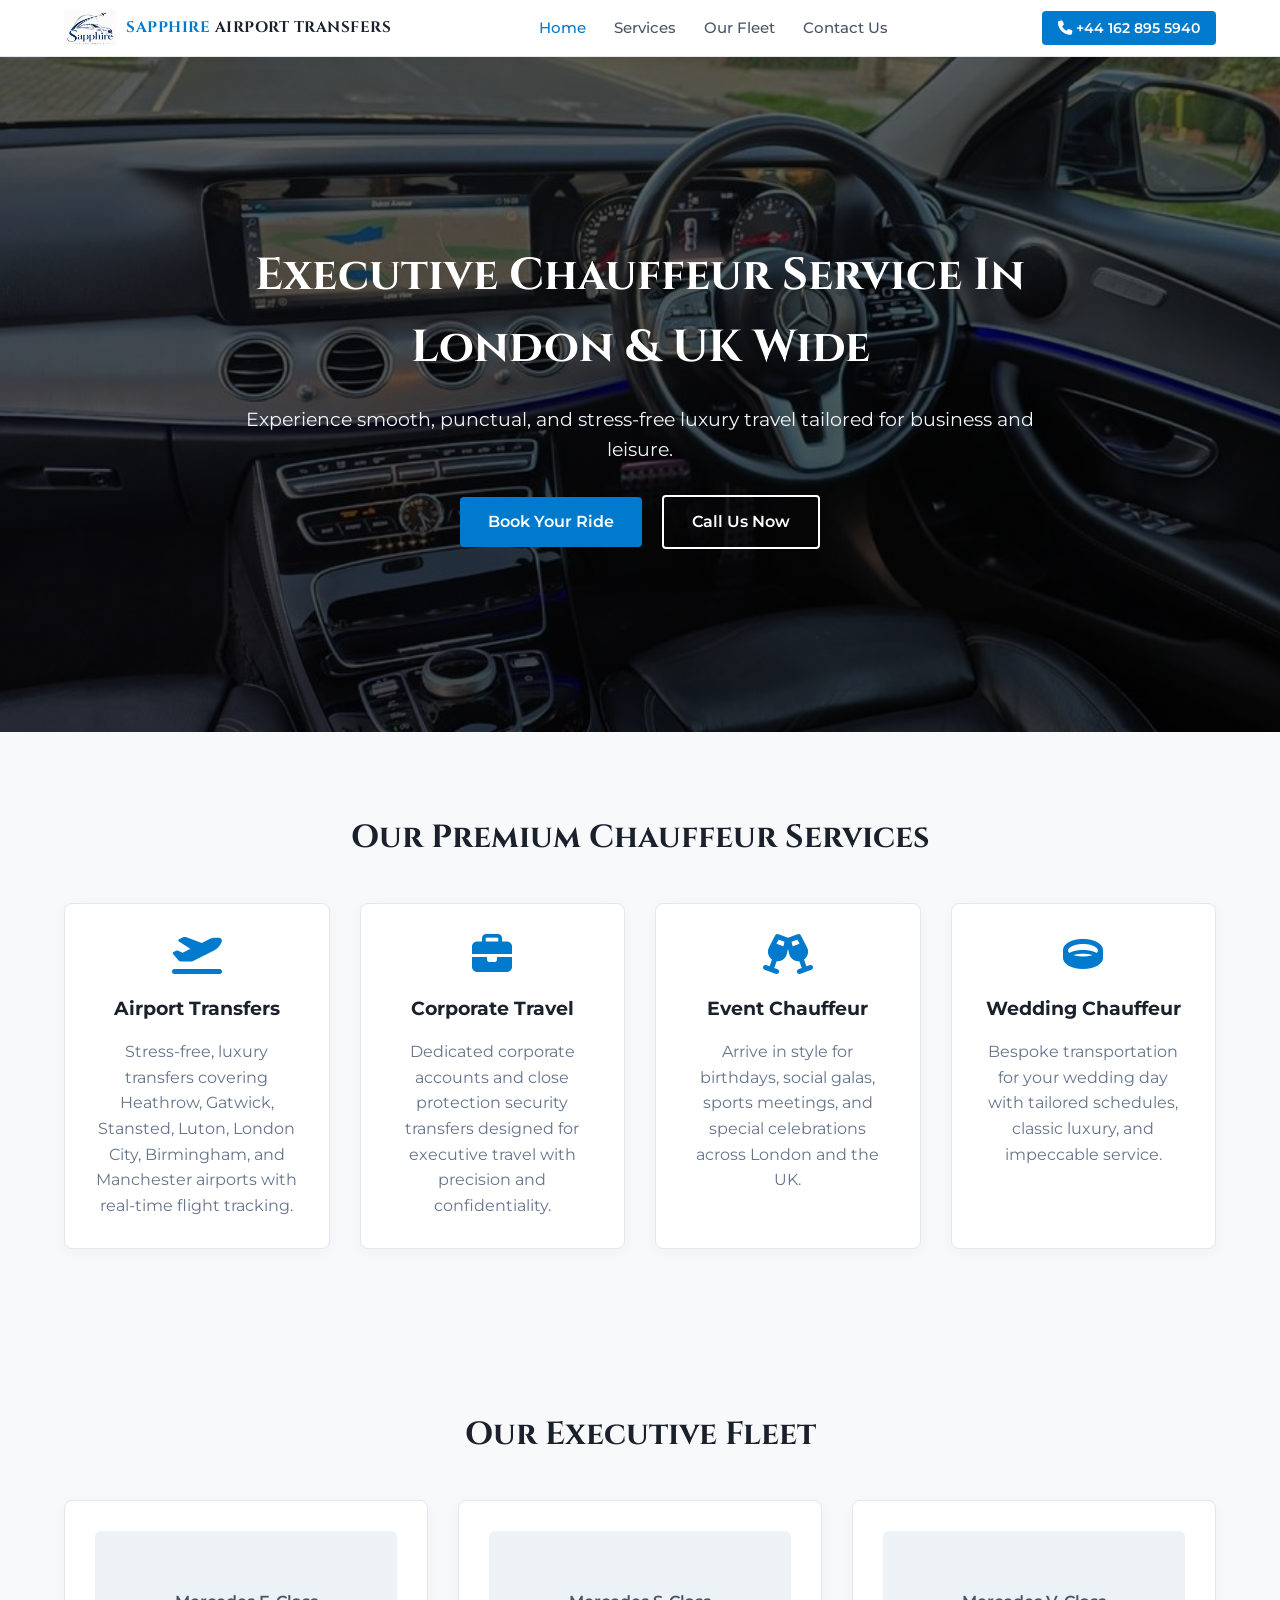
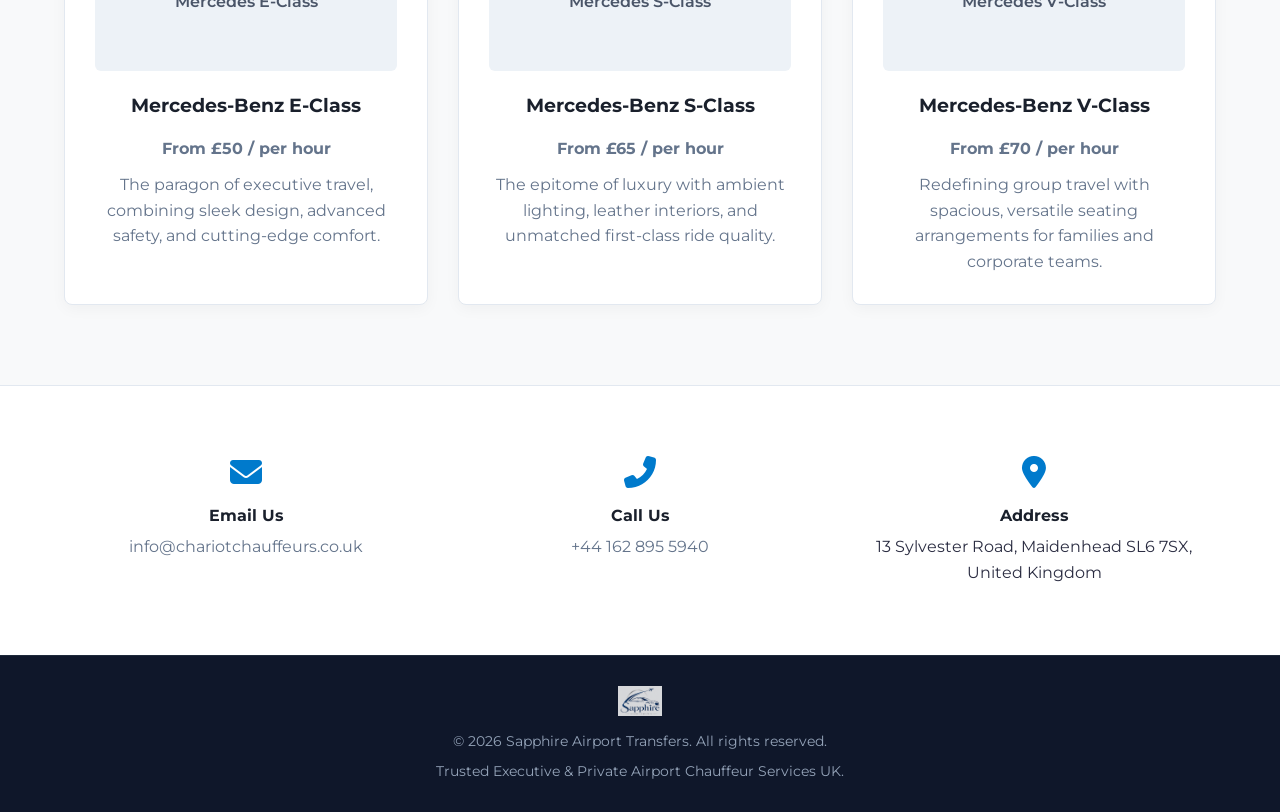
==== index.html @ d9f0aba0 "Initial commit" ====
<!DOCTYPE html>
<html lang="en">
<head>
    <meta charset="UTF-8">
    <meta name="viewport" content="width=device-width, initial-scale=1.0">
    <title>Sapphire Airport Transfers | Executive Chauffeur Services UK</title>
    <meta name="description" content="Sapphire Airport Transfers provides executive chauffeur services and luxury airport transfers in London and UK-wide.">
    <link rel="stylesheet" href="styles.css">
    <link rel="stylesheet" href="https://cdnjs.cloudflare.com/ajax/libs/font-awesome/6.4.0/css/all.min.css">
    <link href="https://fonts.googleapis.com/css2?family=Cinzel:wght@600;700&family=Montserrat:wght@300;400;500;600;700&display=swap" rel="stylesheet">
</head>
<body>

    <header class="navbar">
        <div class="container nav-container">
            <a href="index.html" class="brand-logo">
                <img src="./Sapphire_logo.png" alt="Sapphire Airport Transfers Logo" class="header-logo">
                <span class="brand-text"><span>SAPPHIRE</span> AIRPORT TRANSFERS</span>
            </a>
            <nav class="nav-links">
                <a href="index.html" class="active">Home</a>
                <a href="#services">Services</a>
                <a href="#fleet">Our Fleet</a>
                <a href="contact.html">Contact Us</a>
            </nav>
            <div class="nav-contact">
                <a href="tel:+441628955940" class="btn-phone"><i class="fas fa-phone"></i> +44 162 895 5940</a>
            </div>
        </div>
    </header>

    <section class="hero">
        <div class="hero-overlay"></div>
        <div class="container hero-content">
            <h1>Executive Chauffeur Service In London & UK Wide</h1>
            <p>Experience smooth, punctual, and stress-free luxury travel tailored for business and leisure.</p>
            <div class="hero-buttons">
                <a href="contact.html" class="btn btn-primary">Book Your Ride</a>
                <a href="tel:+441628955940" class="btn btn-outline">Call Us Now</a>
            </div>
        </div>
    </section>

    <section id="services" class="services">
        <div class="container">
            <h2 class="section-title">Our Premium Chauffeur Services</h2>
            <div class="services-grid">
                
                <div class="service-card">
                    <i class="fas fa-plane-departure card-icon"></i>
                    <h3>Airport Transfers</h3>
                    <p>Stress-free, luxury transfers covering Heathrow, Gatwick, Stansted, Luton, London City, Birmingham, and Manchester airports with real-time flight tracking.</p>
                </div>

                <div class="service-card">
                    <i class="fas fa-briefcase card-icon"></i>
                    <h3>Corporate Travel</h3>
                    <p>Dedicated corporate accounts and close protection security transfers designed for executive travel with precision and confidentiality.</p>
                </div>

                <div class="service-card">
                    <i class="fas fa-glass-cheers card-icon"></i>
                    <h3>Event Chauffeur</h3>
                    <p>Arrive in style for birthdays, social galas, sports meetings, and special celebrations across London and the UK.</p>
                </div>

                <div class="service-card">
                    <i class="fas fa-ring card-icon"></i>
                    <h3>Wedding Chauffeur</h3>
                    <p>Bespoke transportation for your wedding day with tailored schedules, classic luxury, and impeccable service.</p>
                </div>

            </div>
        </div>
    </section>

    <section id="fleet" class="fleet">
        <div class="container">
            <h2 class="section-title">Our Executive Fleet</h2>
            <div class="fleet-grid">

                <div class="fleet-card">
                    <div class="fleet-img-placeholder">Mercedes E-Class</div>
                    <h3>Mercedes-Benz E-Class</h3>
                    <p class="rate">From £50 / per hour</p>
                    <p>The paragon of executive travel, combining sleek design, advanced safety, and cutting-edge comfort.</p>
                </div>

                <div class="fleet-card">
                    <div class="fleet-img-placeholder">Mercedes S-Class</div>
                    <h3>Mercedes-Benz S-Class</h3>
                    <p class="rate">From £65 / per hour</p>
                    <p>The epitome of luxury with ambient lighting, leather interiors, and unmatched first-class ride quality.</p>
                </div>

                <div class="fleet-card">
                    <div class="fleet-img-placeholder">Mercedes V-Class</div>
                    <h3>Mercedes-Benz V-Class</h3>
                    <p class="rate">From £70 / per hour</p>
                    <p>Redefining group travel with spacious, versatile seating arrangements for families and corporate teams.</p>
                </div>

            </div>
        </div>
    </section>

    <section class="contact-info">
        <div class="container contact-grid">
            <div class="info-block">
                <i class="fas fa-envelope"></i>
                <h4>Email Us</h4>
                <p><a href="mailto:info@chariotchauffeurs.co.uk">info@chariotchauffeurs.co.uk</a></p>
            </div>
            <div class="info-block">
                <i class="fas fa-phone-alt"></i>
                <h4>Call Us</h4>
                <p><a href="tel:+441628955940">+44 162 895 5940</a></p>
            </div>
            <div class="info-block">
                <i class="fas fa-map-marker-alt"></i>
                <h4>Address</h4>
                <p>13 Sylvester Road, Maidenhead SL6 7SX, United Kingdom</p>
            </div>
        </div>
    </section>

    <footer>
        <div class="container footer-content">
            <a href="index.html" class="footer-logo-link">
                <img src="./Sapphire_logo.png" alt="Sapphire Airport Transfers Logo" class="footer-logo">
            </a>
            <p>&copy; 2026 Sapphire Airport Transfers. All rights reserved.</p>
            <p>Trusted Executive & Private Airport Chauffeur Services UK.</p>
        </div>
    </footer>

</body>
</html>
---- styles.css ----
/* ==========================================
   1. RESET & BASE TYPOGRAPHY
   ========================================== */
* {
    margin: 0;
    padding: 0;
    box-sizing: border-box;
}

body {
    font-family: 'Montserrat', sans-serif;
    background-color: #f8f9fa; /* Lighter luxury background */
    color: #2b2d42;
    line-height: 1.6;
}

.container {
    width: 90%;
    max-width: 1200px;
    margin: 0 auto;
}

/* ==========================================
   2. NAVBAR & HEADER BRANDING (CONTROLLED LOGO)
   ========================================== */
.navbar {
    background-color: #ffffff;
    border-bottom: 1px solid #e5e7eb;
    position: sticky;
    top: 0;
    z-index: 1000;
    padding: 10px 0;
    box-shadow: 0 2px 10px rgba(0, 0, 0, 0.05);
}

.nav-container {
    display: flex;
    justify-content: space-between;
    align-items: center;
}

.brand-logo {
    display: flex;
    align-items: center;
    gap: 10px;
    text-decoration: none;
    max-width: 320px;
}

.header-logo {
    height: 36px;       /* Constrained height */
    width: auto;        /* Preserves aspect ratio */
    max-width: 140px;   /* Prevents wide image blowout */
    object-fit: contain;
    display: block;
}

.brand-text {
    font-family: 'Cinzel', serif;
    font-size: 0.95rem;
    font-weight: 700;
    color: #1a202c;
    letter-spacing: 0.5px;
    white-space: nowrap;
}

.brand-text span {
    color: #007acc;
}

.nav-links a {
    color: #4a5568;
    text-decoration: none;
    margin: 0 12px;
    font-size: 0.95rem;
    font-weight: 500;
    transition: color 0.3s ease;
}

.nav-links a:hover, 
.nav-links a.active {
    color: #007acc;
}

.btn-phone {
    background-color: #007acc;
    color: #ffffff;
    padding: 8px 16px;
    border-radius: 4px;
    text-decoration: none;
    font-weight: 600;
    font-size: 0.9rem;
}

/* ==========================================
   3. HERO SECTION
   ========================================== */
.hero {
    position: relative;
    background-color: #1a202c; /* Fallback color */
    background-image: linear-gradient(rgba(0, 0, 0, 0.6), rgba(0, 0, 0, 0.7)), url('./background.png');
    background-position: center center;
    background-repeat: no-repeat;
    background-size: cover;
    height: 75vh;
    display: flex;
    align-items: center;
    text-align: center;
}

.hero-content {
    max-width: 800px;
}

.hero h1 {
    font-family: 'Cinzel', serif;
    font-size: 2.8rem;
    margin-bottom: 20px;
    color: #ffffff;
}

.hero p {
    font-size: 1.2rem;
    margin-bottom: 30px;
    color: #f1f5f9;
}

.btn {
    display: inline-block;
    padding: 12px 28px;
    border-radius: 4px;
    text-decoration: none;
    font-weight: 600;
    margin: 0 8px;
    cursor: pointer;
    border: none;
}

.btn-primary {
    background-color: #007acc;
    color: #ffffff;
}

.btn-primary:hover {
    background-color: #005999;
}

.btn-outline {
    border: 2px solid #ffffff;
    color: #ffffff;
}

/* ==========================================
   4. PAGE HEADERS & COMMON SECTIONS
   ========================================== */
.page-header {
    background-color: #1e293b;
    color: #ffffff;
    padding: 50px 0;
    text-align: center;
}

.page-header h1 {
    font-family: 'Cinzel', serif;
    font-size: 2.3rem;
    margin-bottom: 10px;
}

.page-header p {
    color: #94a3b8;
    font-size: 1.05rem;
}

.section-title {
    font-family: 'Cinzel', serif;
    text-align: center;
    font-size: 2rem;
    margin-bottom: 40px;
    color: #1a202c;
}

.services, .fleet {
    padding: 80px 0;
    background-color: #f8f9fa;
}

.services-grid, .fleet-grid, .contact-grid {
    display: grid;
    grid-template-columns: repeat(auto-fit, minmax(250px, 1fr));
    gap: 30px;
}

.service-card, .fleet-card {
    background-color: #ffffff;
    padding: 30px;
    border-radius: 8px;
    border: 1px solid #e2e8f0;
    box-shadow: 0 4px 15px rgba(0, 0, 0, 0.04);
    text-align: center;
    transition: transform 0.3s ease, box-shadow 0.3s ease;
}

.service-card:hover, .fleet-card:hover {
    transform: translateY(-4px);
    box-shadow: 0 10px 20px rgba(0, 0, 0, 0.08);
}

.card-icon {
    font-size: 2.5rem;
    color: #007acc;
    margin-bottom: 20px;
}

.service-card h3, .fleet-card h3 {
    margin-bottom: 15px;
    color: #1a202c;
}

.service-card p, .fleet-card p {
    color: #64748b;
}

.fleet-img-placeholder {
    height: 140px;
    background-color: #edf2f7;
    display: flex;
    align-items: center;
    justify-content: center;
    border-radius: 6px;
    margin-bottom: 20px;
    color: #4a5568;
    font-weight: 600;
}

.rate {
    color: #007acc;
    font-weight: 700;
    margin-bottom: 10px;
}

/* ==========================================
   5. CONTACT PAGE & FORM STYLES
   ========================================== */
.contact-info {
    padding: 70px 0;
    background-color: #ffffff;
    border-top: 1px solid #e2e8f0;
}

.info-block {
    text-align: center;
}

.info-block i {
    font-size: 2rem;
    color: #007acc;
    margin-bottom: 15px;
}

.info-block h4 {
    color: #1a202c;
    margin-bottom: 5px;
}

.info-block a {
    color: #64748b;
    text-decoration: none;
}

.contact-section {
    padding: 70px 0;
}

.contact-wrapper {
    display: grid;
    grid-template-columns: 1fr 1.5fr;
    gap: 40px;
}

.contact-info-card, .contact-form-card {
    background-color: #ffffff;
    padding: 35px;
    border-radius: 8px;
    border: 1px solid #e2e8f0;
    box-shadow: 0 4px 15px rgba(0, 0, 0, 0.04);
}

.contact-info-card h3, .contact-form-card h3 {
    font-family: 'Cinzel', serif;
    font-size: 1.5rem;
    margin-bottom: 20px;
    color: #1a202c;
}

.contact-detail-item {
    display: flex;
    align-items: flex-start;
    gap: 15px;
    margin-top: 20px;
}

.contact-detail-item i {
    font-size: 1.3rem;
    color: #007acc;
    margin-top: 4px;
}

.contact-form .form-group {
    margin-bottom: 18px;
}

.contact-form label {
    display: block;
    margin-bottom: 6px;
    font-weight: 600;
    font-size: 0.88rem;
    color: #1a202c;
}

.contact-form input, .contact-form textarea {
    width: 100%;
    padding: 10px 12px;
    border: 1px solid #cbd5e1;
    border-radius: 4px;
    font-family: inherit;
    font-size: 0.95rem;
    color: #1a202c;
    background-color: #f8fafc;
}

.contact-form input:focus, .contact-form textarea:focus {
    outline: none;
    border-color: #007acc;
    background-color: #ffffff;
}

.btn-submit {
    width: 100%;
    margin-top: 10px;
}

/* ==========================================
   6. FOOTER (COMPACT LOGO)
   ========================================== */
footer {
    background-color: #0f172a;
    border-top: 1px solid #1e293b;
    padding: 30px 0;
    text-align: center;
    font-size: 0.85rem;
    color: #94a3b8;
}

.footer-content {
    display: flex;
    flex-direction: column;
    align-items: center;
    gap: 8px;
}

.footer-logo {
    height: 30px;       /* Fixed compact size */
    width: auto;
    max-width: 120px;
    object-fit: contain;
    opacity: 0.85;
}

/* ==========================================
   7. RESPONSIVE BREAKPOINTS
   ========================================== */
@media (max-width: 768px) {
    .nav-container {
        flex-direction: column;
        gap: 12px;
    }

    .header-logo {
        height: 30px;
        max-width: 110px;
    }

    .brand-text {
        font-size: 0.85rem;
    }

    .hero h1 {
        font-size: 2rem;
    }

    .contact-wrapper {
        grid-template-columns: 1fr;
    }
}
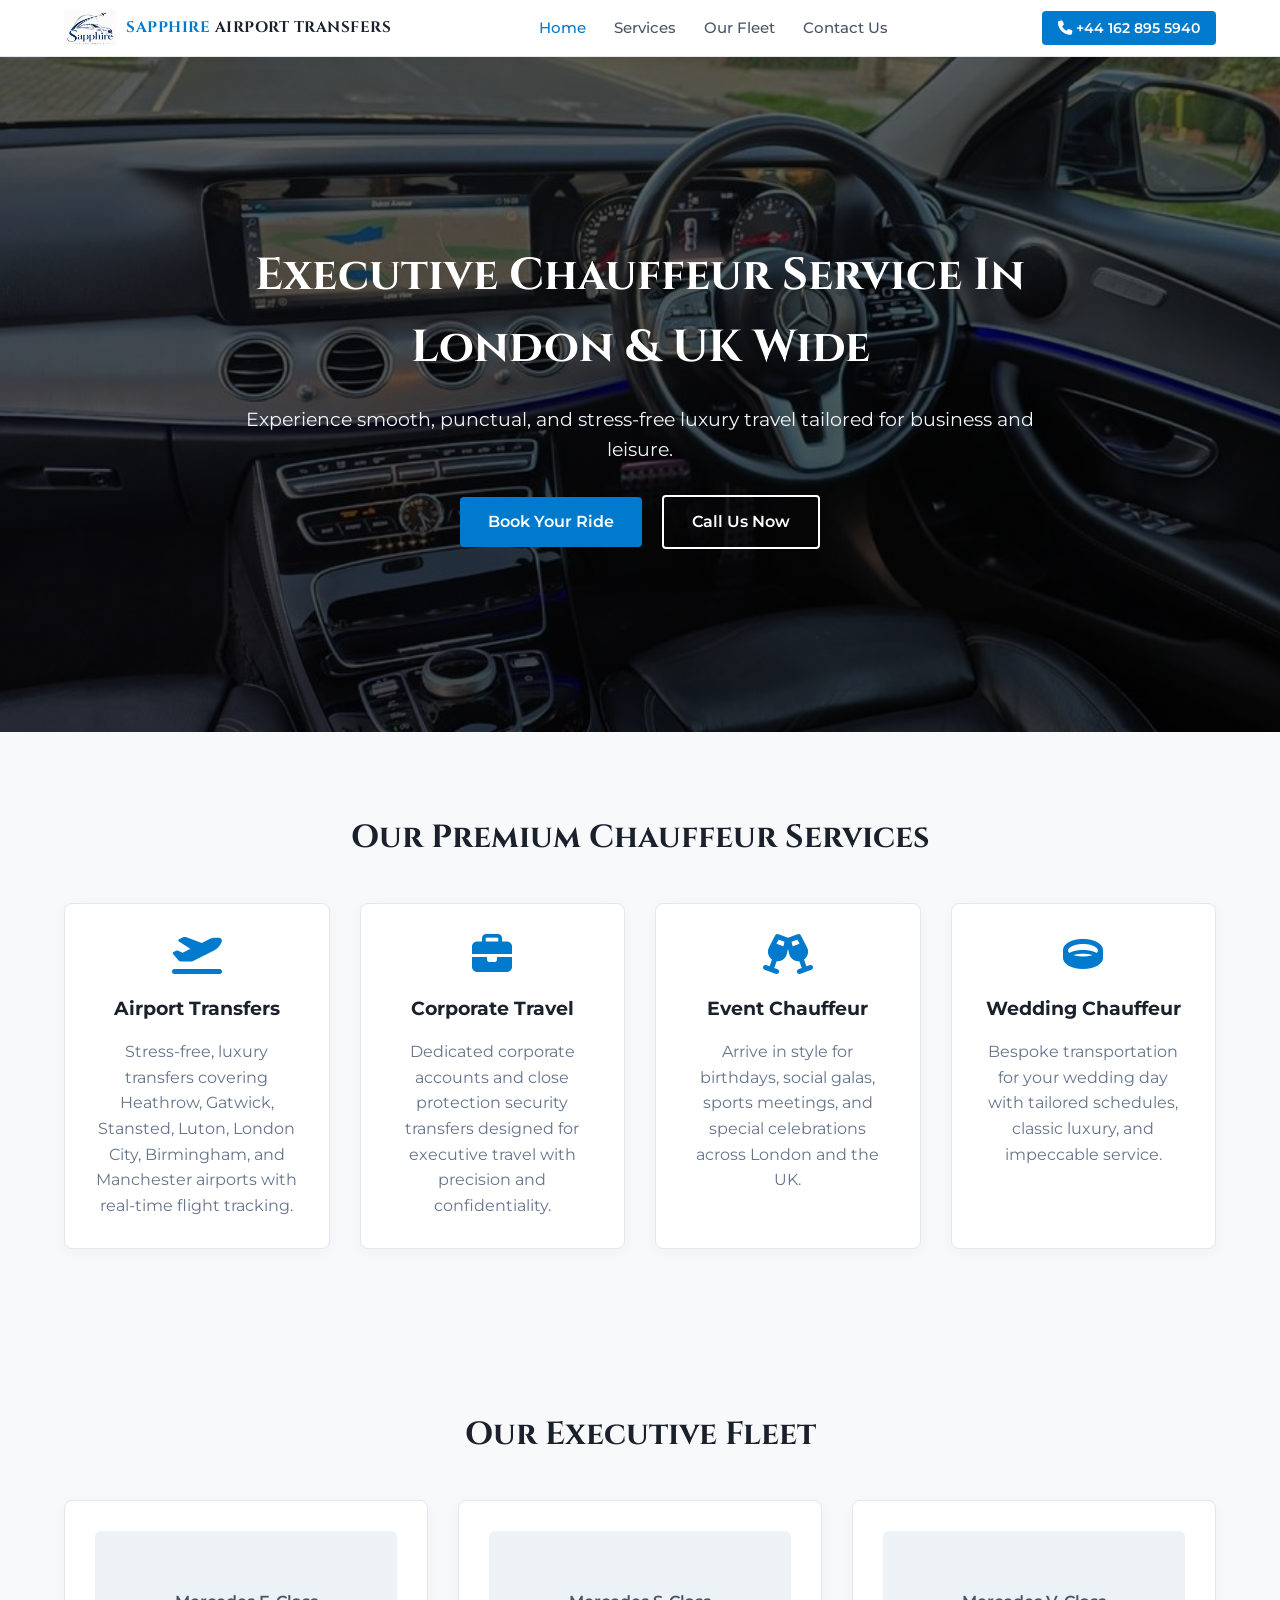
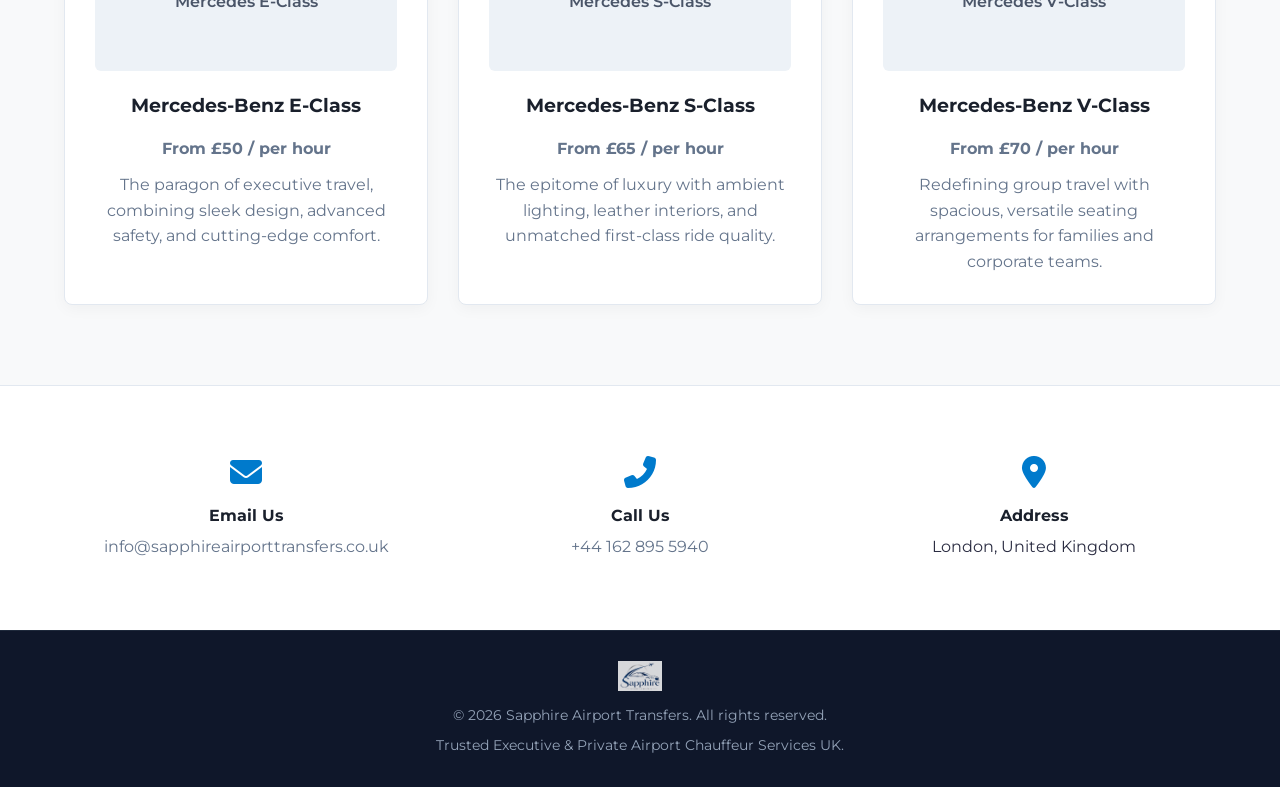
==== commit 2f8b72e6: "Update index.html" ====
--- a/index.html
+++ b/index.html
@@ -109,7 +109,7 @@
             <div class="info-block">
                 <i class="fas fa-envelope"></i>
                 <h4>Email Us</h4>
-                <p><a href="mailto:info@chariotchauffeurs.co.uk">info@chariotchauffeurs.co.uk</a></p>
+                <p><a href="mailto:info@sapphireairporttransfers.co.uk">info@sapphireairporttransfers.co.uk</a></p>
             </div>
             <div class="info-block">
                 <i class="fas fa-phone-alt"></i>
@@ -119,7 +119,7 @@
             <div class="info-block">
                 <i class="fas fa-map-marker-alt"></i>
                 <h4>Address</h4>
-                <p>13 Sylvester Road, Maidenhead SL6 7SX, United Kingdom</p>
+                <p>London, United Kingdom</p>
             </div>
         </div>
     </section>
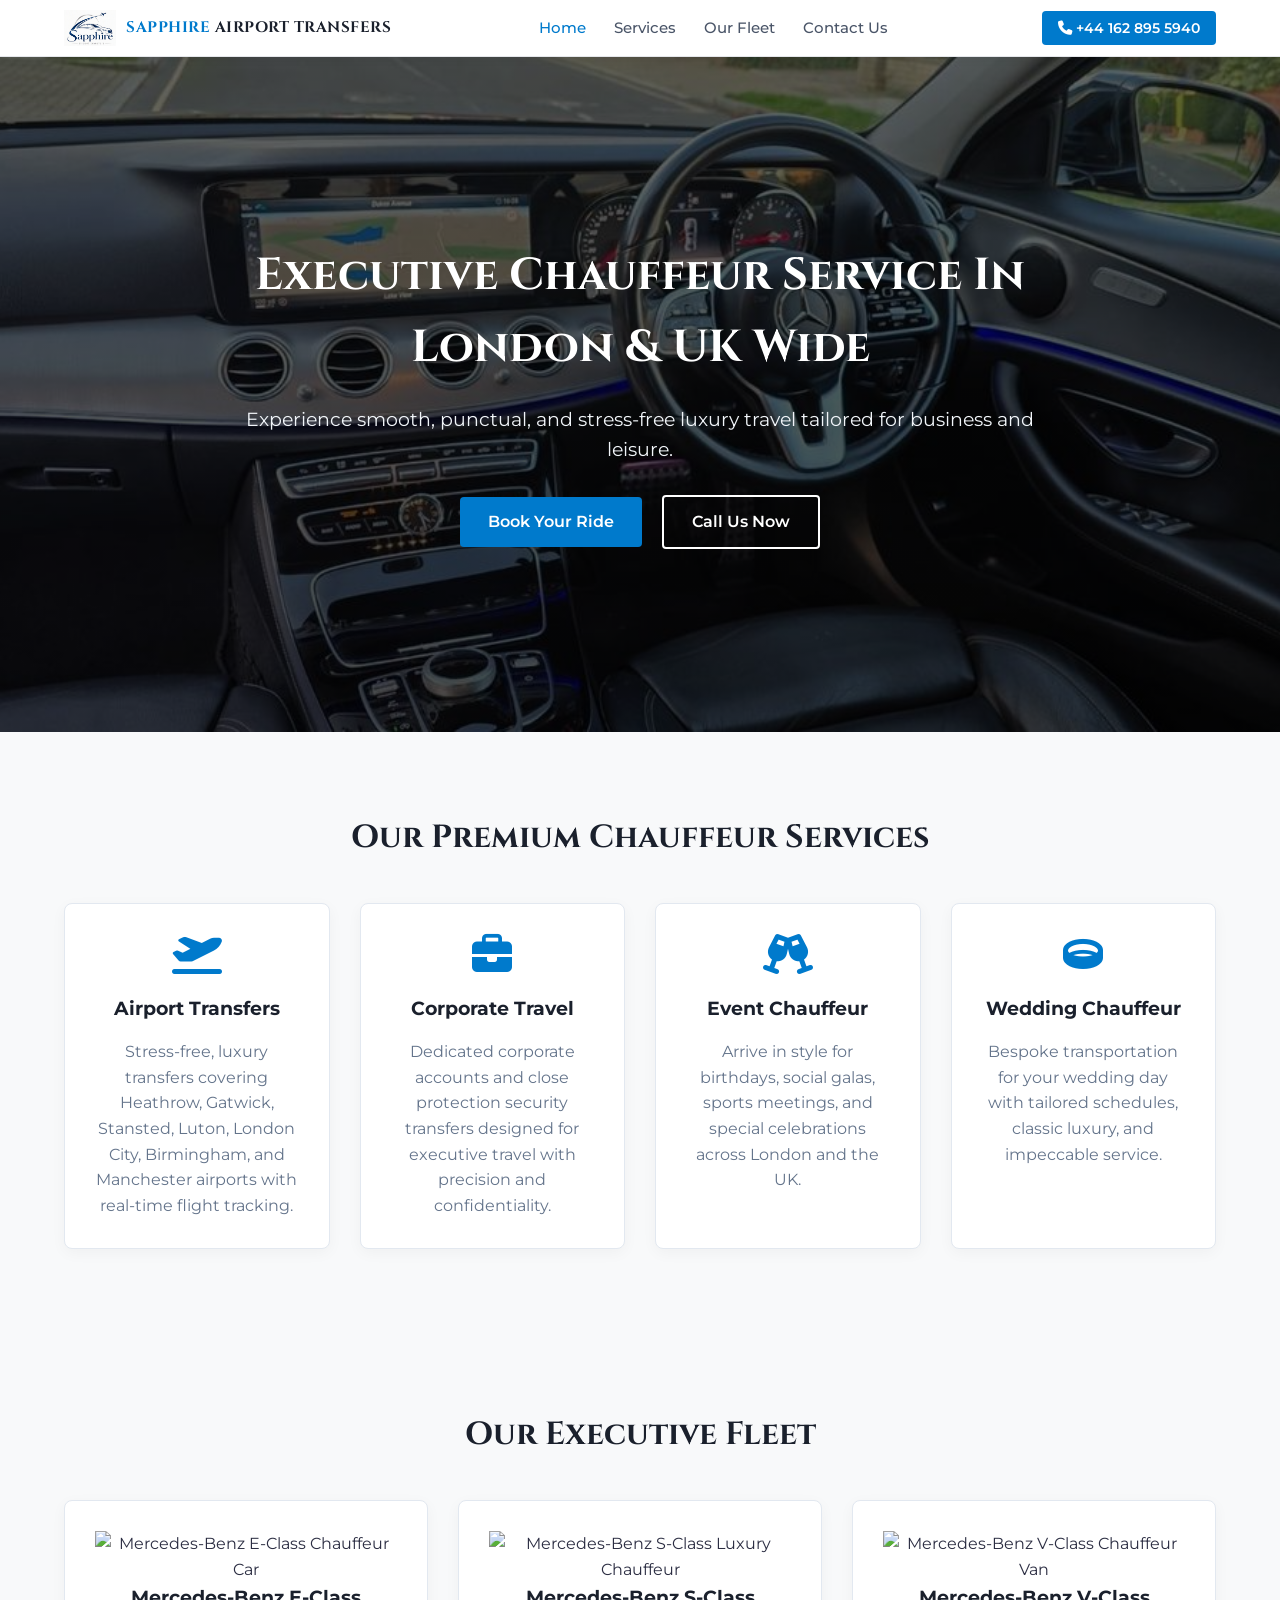
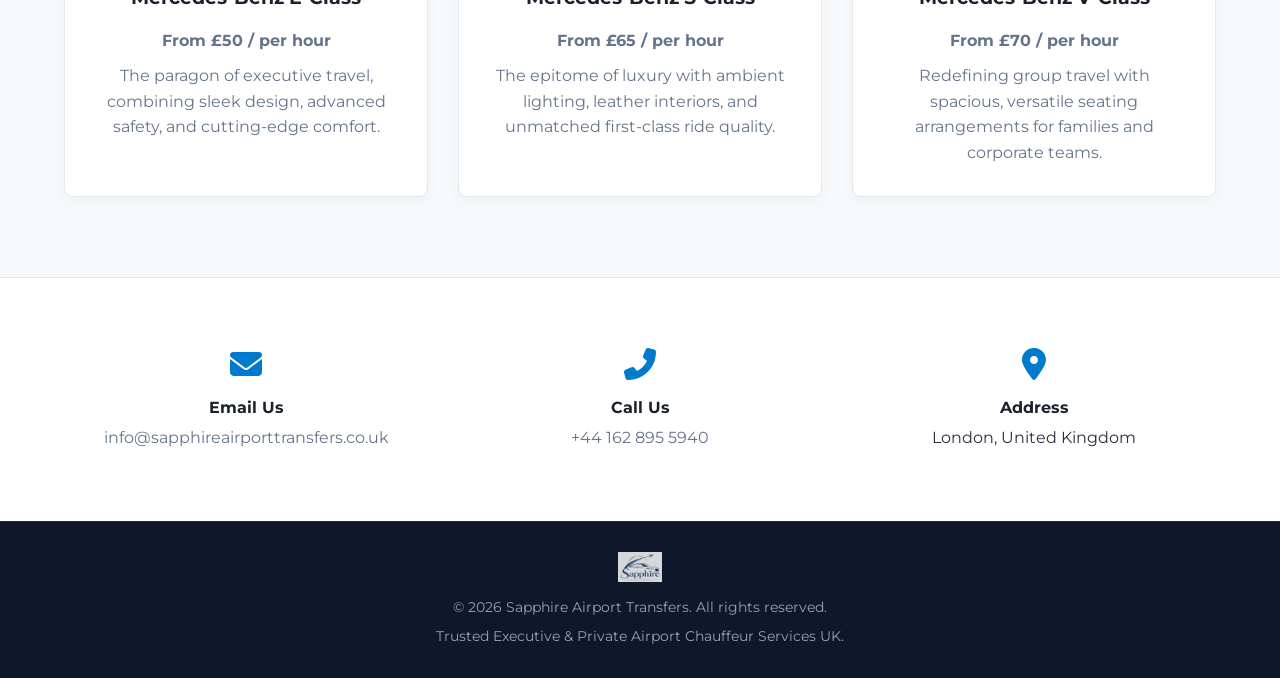
==== commit 065ab2e5: "Replace image placeholders with actual images" ====
--- a/index.html
+++ b/index.html
@@ -80,21 +80,27 @@
             <div class="fleet-grid">
 
                 <div class="fleet-card">
-                    <div class="fleet-img-placeholder">Mercedes E-Class</div>
+                    <div class="fleet-img-wrapper">
+                        <img src="./e-class.png" alt="Mercedes-Benz E-Class Chauffeur Car" class="fleet-img">
+                    </div>
                     <h3>Mercedes-Benz E-Class</h3>
                     <p class="rate">From £50 / per hour</p>
                     <p>The paragon of executive travel, combining sleek design, advanced safety, and cutting-edge comfort.</p>
                 </div>
 
                 <div class="fleet-card">
-                    <div class="fleet-img-placeholder">Mercedes S-Class</div>
+                    <div class="fleet-img-wrapper">
+                        <img src="./s-class.png" alt="Mercedes-Benz S-Class Luxury Chauffeur" class="fleet-img">
+                    </div>
                     <h3>Mercedes-Benz S-Class</h3>
                     <p class="rate">From £65 / per hour</p>
                     <p>The epitome of luxury with ambient lighting, leather interiors, and unmatched first-class ride quality.</p>
                 </div>
 
                 <div class="fleet-card">
-                    <div class="fleet-img-placeholder">Mercedes V-Class</div>
+                    <div class="fleet-img-wrapper">
+                        <img src="./v-class.png" alt="Mercedes-Benz V-Class Chauffeur Van" class="fleet-img">
+                    </div>
                     <h3>Mercedes-Benz V-Class</h3>
                     <p class="rate">From £70 / per hour</p>
                     <p>Redefining group travel with spacious, versatile seating arrangements for families and corporate teams.</p>
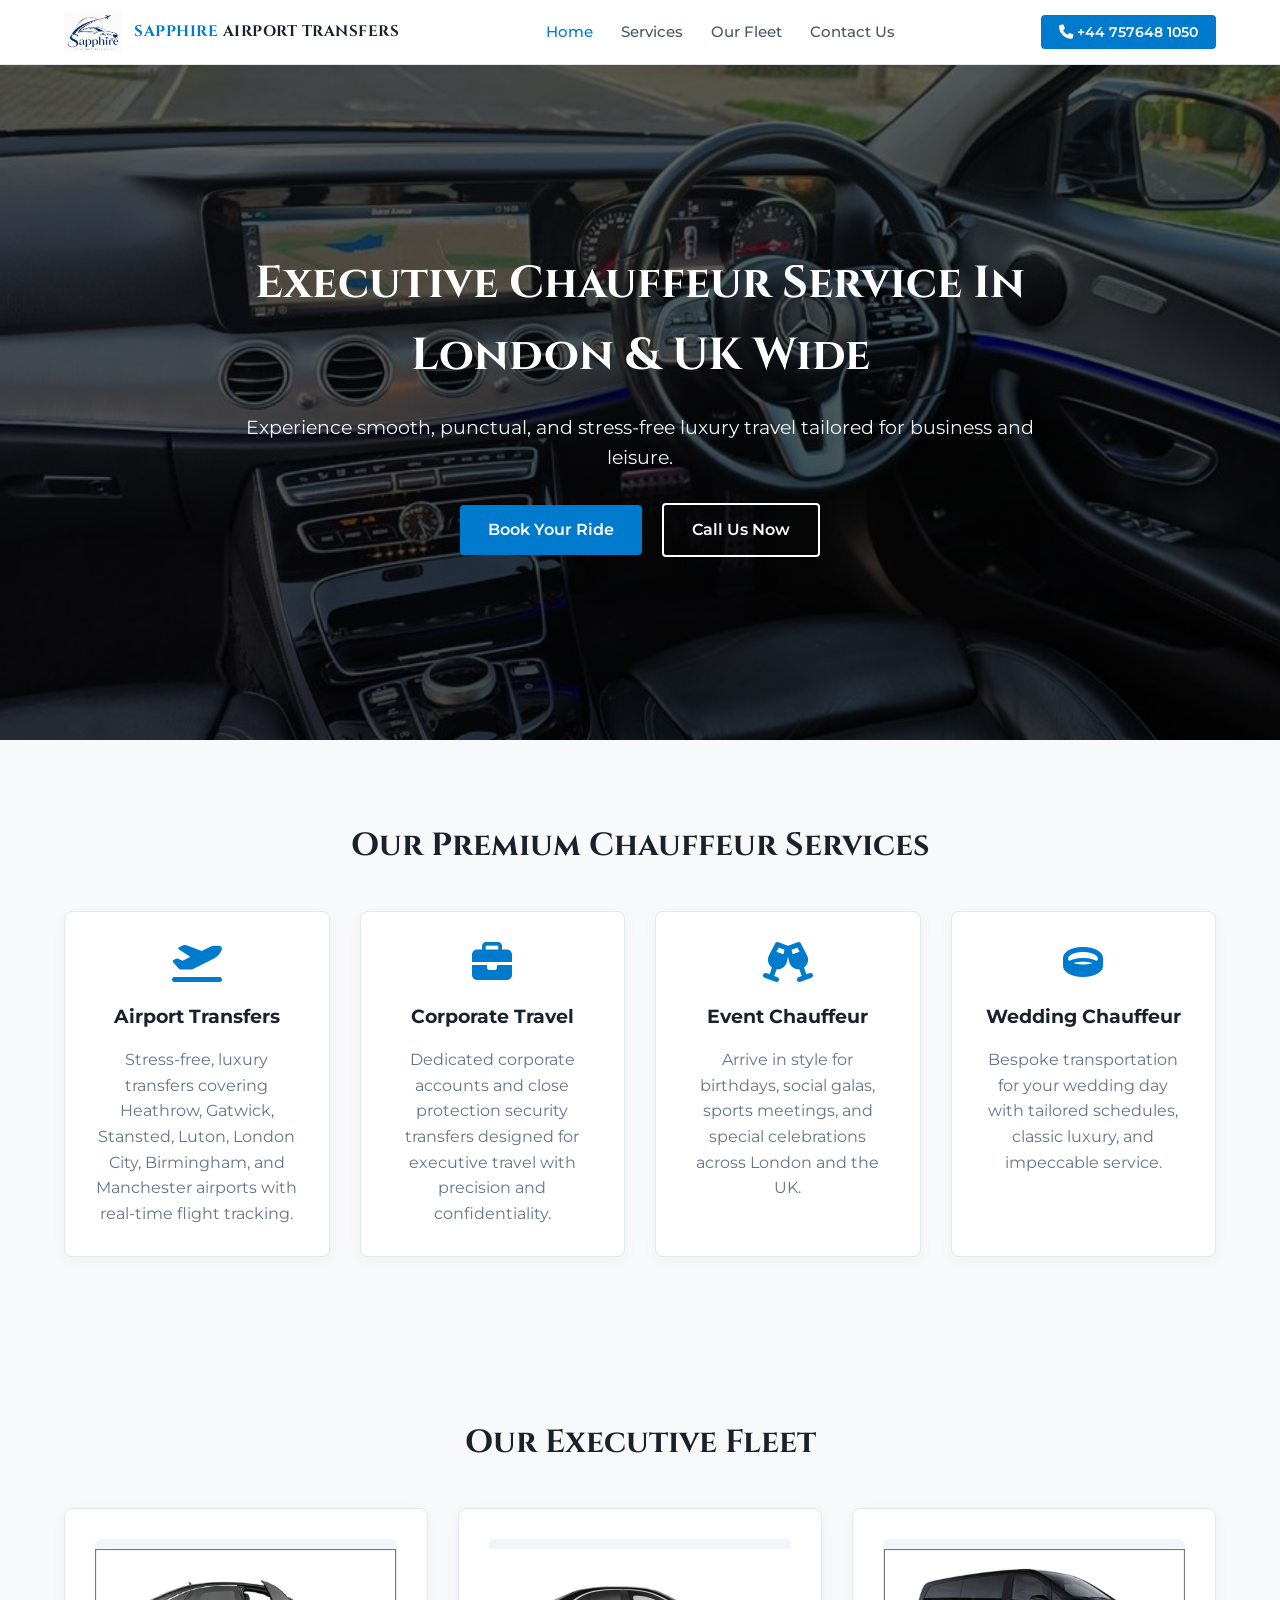
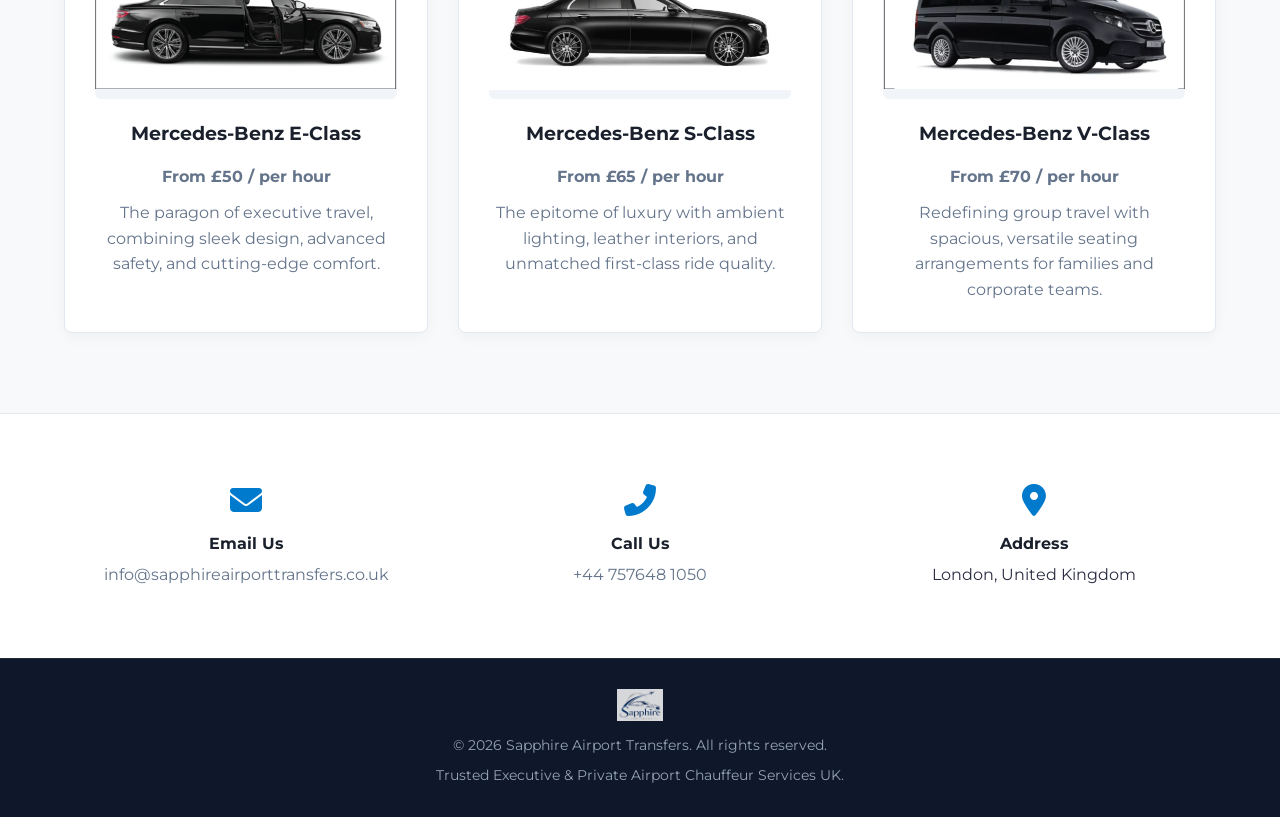
==== commit 195b6dd4: "Update phone numbers in index.html" ====
--- a/index.html
+++ b/index.html
@@ -24,7 +24,7 @@
                 <a href="contact.html">Contact Us</a>
             </nav>
             <div class="nav-contact">
-                <a href="tel:+441628955940" class="btn-phone"><i class="fas fa-phone"></i> +44 162 895 5940</a>
+                <a href="tel:+44 757648 1050" class="btn-phone"><i class="fas fa-phone"></i> +44 757648 1050</a>
             </div>
         </div>
     </header>
@@ -36,7 +36,7 @@
             <p>Experience smooth, punctual, and stress-free luxury travel tailored for business and leisure.</p>
             <div class="hero-buttons">
                 <a href="contact.html" class="btn btn-primary">Book Your Ride</a>
-                <a href="tel:+441628955940" class="btn btn-outline">Call Us Now</a>
+                <a href="tel:+44 757648 1050" class="btn btn-outline">Call Us Now</a>
             </div>
         </div>
     </section>
@@ -120,7 +120,7 @@
             <div class="info-block">
                 <i class="fas fa-phone-alt"></i>
                 <h4>Call Us</h4>
-                <p><a href="tel:+441628955940">+44 162 895 5940</a></p>
+                <p><a href="tel:+44 757648 1050">+44 757648 1050</a></p>
             </div>
             <div class="info-block">
                 <i class="fas fa-map-marker-alt"></i>
--- a/styles.css
+++ b/styles.css
@@ -21,7 +21,7 @@
 }
 
 /* ==========================================
-   2. NAVBAR & HEADER BRANDING (CONTROLLED LOGO)
+   2. NAVBAR & HEADER BRANDING
    ========================================== */
 .navbar {
     background-color: #ffffff;
@@ -29,7 +29,7 @@
     position: sticky;
     top: 0;
     z-index: 1000;
-    padding: 10px 0;
+    padding: 12px 0;
     box-shadow: 0 2px 10px rgba(0, 0, 0, 0.05);
 }
 
@@ -40,19 +40,20 @@
 }
 
 .brand-logo {
-    display: flex;
-    align-items: center;
-    gap: 10px;
+    display: inline-flex;
+    align-items: center;
+    gap: 12px;
     text-decoration: none;
-    max-width: 320px;
+    flex-shrink: 0;
 }
 
 .header-logo {
-    height: 36px;       /* Constrained height */
+    height: 40px;       /* Fixed desktop height */
     width: auto;        /* Preserves aspect ratio */
-    max-width: 140px;   /* Prevents wide image blowout */
+    max-width: 160px;   /* Prevents blowout */
     object-fit: contain;
     display: block;
+    flex-shrink: 0;
 }
 
 .brand-text {
@@ -68,12 +69,18 @@
     color: #007acc;
 }
 
+.nav-links {
+    display: flex;
+    align-items: center;
+}
+
 .nav-links a {
     color: #4a5568;
     text-decoration: none;
-    margin: 0 12px;
+    margin: 0 14px;
     font-size: 0.95rem;
     font-weight: 500;
+    white-space: nowrap;
     transition: color 0.3s ease;
 }
 
@@ -85,11 +92,12 @@
 .btn-phone {
     background-color: #007acc;
     color: #ffffff;
-    padding: 8px 16px;
+    padding: 8px 18px;
     border-radius: 4px;
     text-decoration: none;
     font-weight: 600;
     font-size: 0.9rem;
+    white-space: nowrap;
 }
 
 /* ==========================================
@@ -97,7 +105,7 @@
    ========================================== */
 .hero {
     position: relative;
-    background-color: #1a202c; /* Fallback color */
+    background-color: #1a202c;
     background-image: linear-gradient(rgba(0, 0, 0, 0.6), rgba(0, 0, 0, 0.7)), url('./background.png');
     background-position: center center;
     background-repeat: no-repeat;
@@ -220,16 +228,29 @@
     color: #64748b;
 }
 
-.fleet-img-placeholder {
-    height: 140px;
-    background-color: #edf2f7;
+/* Fleet Image Wrapper & Scaling */
+.fleet-img-wrapper {
+    height: 160px;
+    width: 100%;
     display: flex;
     align-items: center;
     justify-content: center;
+    margin-bottom: 20px;
+    overflow: hidden;
     border-radius: 6px;
-    margin-bottom: 20px;
-    color: #4a5568;
-    font-weight: 600;
+    background-color: #f1f5f9;
+}
+
+.fleet-img {
+    max-height: 100%;
+    width: auto;
+    max-width: 100%;
+    object-fit: contain;
+    transition: transform 0.3s ease;
+}
+
+.fleet-card:hover .fleet-img {
+    transform: scale(1.04);
 }
 
 .rate {
@@ -340,7 +361,7 @@
 }
 
 /* ==========================================
-   6. FOOTER (COMPACT LOGO)
+   6. FOOTER
    ========================================== */
 footer {
     background-color: #0f172a;
@@ -359,7 +380,7 @@
 }
 
 .footer-logo {
-    height: 30px;       /* Fixed compact size */
+    height: 32px;       /* Fixed compact size */
     width: auto;
     max-width: 120px;
     object-fit: contain;
